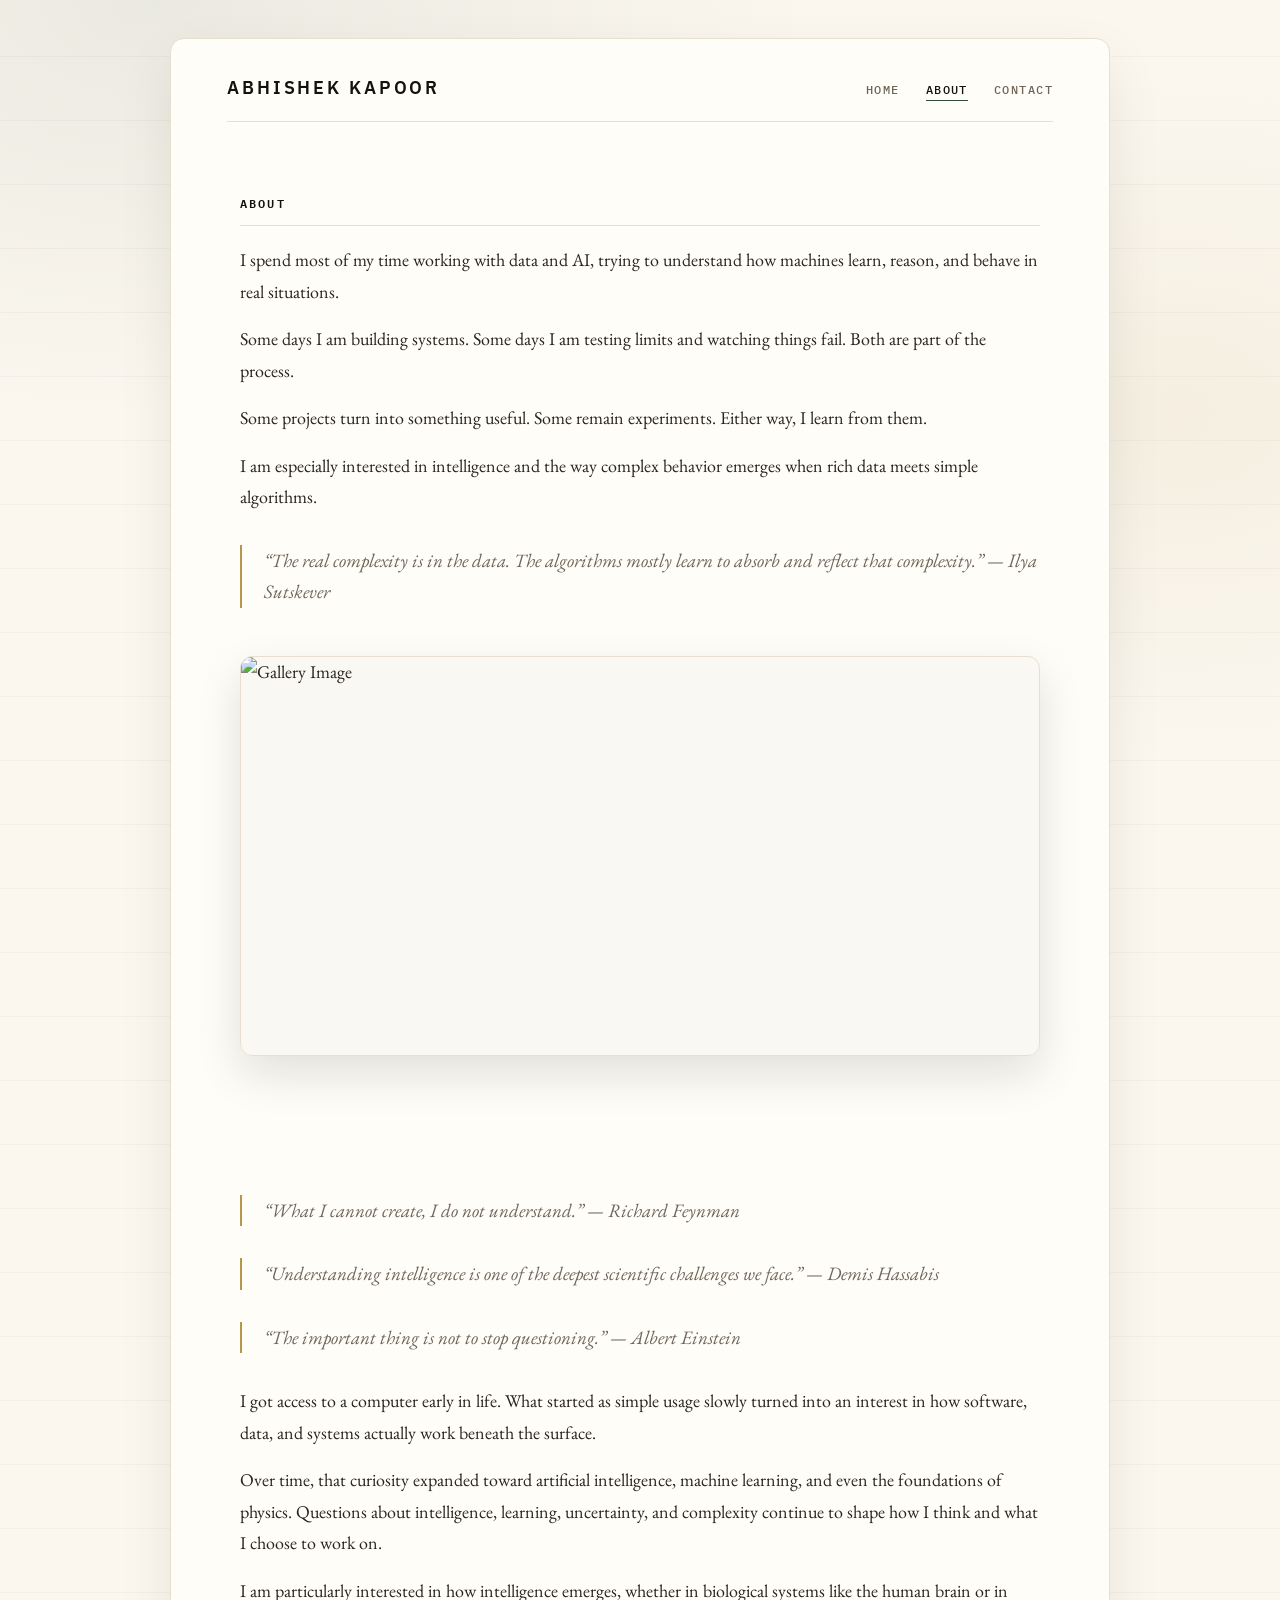
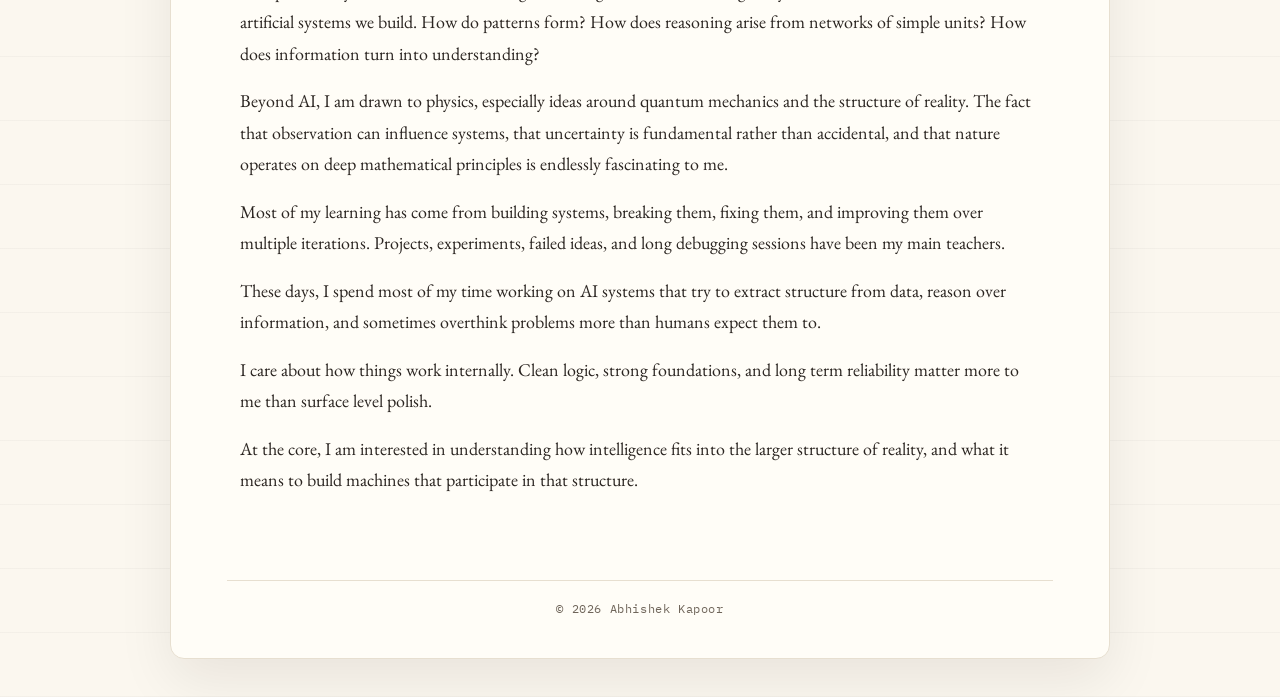
==== about.html @ 3d3bc2e7 "updated readme" ====
<!DOCTYPE html>
<html lang="en">

<head>
    <meta charset="UTF-8">
    <title>About — Abhishek Kapoor</title>
    <meta name="viewport" content="width=device-width, initial-scale=1.0">

    <meta name="description" content="About Abhishek Kapoor. Data, AI, intelligence, and curiosity.">

    <link rel="preconnect" href="https://fonts.googleapis.com">
    <link rel="preconnect" href="https://fonts.gstatic.com" crossorigin>
    <link href="https://fonts.googleapis.com/css2?family=EB+Garamond:ital,wght@0,400;0,500;0,600;1,400;1,500;1,600&family=IBM+Plex+Sans:wght@400;500;600&family=IBM+Plex+Mono:wght@400;500;600&display=swap" rel="stylesheet">
    <link rel="stylesheet" href="style.css">
</head>

<body>

    <div class="wrapper">

        <!-- ================= NAVBAR ================= -->

        <header class="navbar">

            <div class="logo">Abhishek Kapoor</div>

            <nav>
                <a href="index.html">Home</a>
                <a href="about.html">About</a>
                <a href="contact.html">Contact</a>
            </nav>

        </header>

        <!-- ================= ABOUT SECTION ================= -->

        <section class="section">

            <h2>About</h2>

            <p>
                I spend most of my time working with data and AI, trying to understand how machines learn, reason, and
                behave
                in real situations.
            </p>

            <p>
                Some days I am building systems. Some days I am testing limits and watching things fail. Both are part
                of the
                process.
            </p>

            <p>
                Some projects turn into something useful. Some remain experiments. Either way, I learn from them.
            </p>

            <p>
                I am especially interested in intelligence and the way complex behavior emerges when rich data meets
                simple
                algorithms.
            </p>

            <blockquote>
                “The real complexity is in the data. The algorithms mostly learn to absorb and reflect that complexity.”
                — Ilya Sutskever
            </blockquote>

            <div class="image-rotation-wrapper">
                <img src="images/hero1.jpg" class="rot-img active" alt="Gallery Image">

                <img src="images/hero3.jpg" class="rot-img" alt="Gallery Image">

                <img src="images/photo1.png" class="rot-img" alt="Gallery Image">
                <img src="images/photo22.png" class="rot-img" alt="Gallery Image">
                <img src="images/photo3.png" class="rot-img" alt="Gallery Image">
                <img src="images/photo4.png" class="rot-img" alt="Gallery Image">

            </div>

            <br> <br>

            <blockquote>
                “What I cannot create, I do not understand.” — Richard Feynman
            </blockquote>

            <blockquote>
                “Understanding intelligence is one of the deepest scientific challenges we face.” — Demis Hassabis
            </blockquote>

            <blockquote>
                “The important thing is not to stop questioning.” — Albert Einstein
            </blockquote>

            <p>
                I got access to a computer early in life. What started as simple usage slowly turned into an
                interest in how software, data, and systems actually work beneath the surface.
            </p>

            <p>
                Over time, that curiosity expanded toward artificial intelligence, machine learning, and even the
                foundations of
                physics. Questions about intelligence, learning, uncertainty, and complexity continue to shape how I
                think and
                what I choose to work on.
            </p>

            <p>
                I am particularly interested in how intelligence emerges, whether in biological systems like the human
                brain or
                in artificial systems we build. How do patterns form? How does reasoning arise from networks of simple
                units?
                How does information turn into understanding?
            </p>

            <p>
                Beyond AI, I am drawn to physics, especially ideas around quantum mechanics and the structure of
                reality. The
                fact that observation can influence systems, that uncertainty is fundamental rather than accidental, and
                that
                nature operates on deep mathematical principles is endlessly fascinating to me.
            </p>

            <p>
                Most of my learning has come from building systems, breaking them, fixing them, and improving them over
                multiple
                iterations. Projects, experiments, failed ideas, and long debugging sessions have been my main teachers.
            </p>

            <p>
                These days, I spend most of my time working on AI systems that try to extract structure from data,
                reason over
                information, and sometimes overthink problems more than humans expect them to.
            </p>

            <p>
                I care about how things work internally. Clean logic, strong foundations, and long term reliability
                matter more
                to me than surface level polish.
            </p>

            <p>
                At the core, I am interested in understanding how intelligence fits into the larger structure of
                reality, and
                what it means to build machines that participate in that structure.
            </p>

        </section>

        <!-- ================= FOOTER ================= -->

        <footer>
            © 2026 Abhishek Kapoor
        </footer>

    </div>

    <script src="script.js"></script>

</body>

</html>
---- style.css ----
/* ================= Global Variables & Reset ================= */
* {
  box-sizing: border-box;
  margin: 0;
  padding: 0;
}

::selection {
  background: rgba(176, 138, 58, 0.22);
  color: var(--ink);
}

:root {
  /* Minimalist / nerdy / old-school "paper + ink" theme */
  --paper: #fbf7ef;
  --paper-2: #f4eee2;
  --surface: #fffdf7;
  --ink: #14110f;
  --ink-2: #2a2420;
  --muted: #6f655a;
  --muted-2: #8f8477;
  --hairline: #e7dfd0;
  --hairline-2: #d9cfbe;

  --accent: #0f2e20;      /* bottle green */
  --accent-2: #6b1b1b;    /* oxblood (sparingly) */
  --gold: #b08a3a;        /* antique gold */

  --shadow: 0 22px 55px rgba(20, 17, 15, 0.08);
  --radius: 14px;

  --font-body: 'EB Garamond', Georgia, serif;
  --font-ui: 'IBM Plex Sans', -apple-system, BlinkMacSystemFont, "Segoe UI", Roboto, Helvetica, Arial, sans-serif;
  --font-mono: 'IBM Plex Mono', SFMono-Regular, ui-monospace, Menlo, Monaco, Consolas, "Liberation Mono", monospace;

  --content-max: 940px;
}

body {
  font-family: var(--font-body);
  background-color: var(--paper);
  /* Paper-like depth: a whisper of ledger lines + two gentle spotlights */
  background-image:
    radial-gradient(1200px 760px at 12% 0%, rgba(15, 46, 32, 0.07), transparent 55%),
    radial-gradient(900px 660px at 92% 18%, rgba(176, 138, 58, 0.08), transparent 52%),
    repeating-linear-gradient(
      0deg,
      rgba(20, 17, 15, 0.03) 0px,
      rgba(20, 17, 15, 0.03) 1px,
      transparent 1px,
      transparent 64px
    );
  color: var(--ink-2);
  line-height: 1.65;
  font-size: 18px;
  padding: clamp(16px, 3.2vw, 38px) clamp(12px, 3.2vw, 34px);
  min-height: 100vh;
  -webkit-font-smoothing: antialiased;
  -moz-osx-font-smoothing: grayscale;
  text-rendering: optimizeLegibility;
}

code {
  font-family: var(--font-mono);
  font-size: 0.92em;
  background: rgba(20, 17, 15, 0.035);
  border: 1px solid var(--hairline);
  padding: 0.05em 0.35em;
  border-radius: 7px;
}

h1,
h2,
h3,
h4 {
  color: var(--ink);
  font-family: var(--font-body);
  font-weight: 500;
}

/* ================= Layout ================= */
.wrapper {
  max-width: var(--content-max);
  margin: 0 auto;
  padding: 0 clamp(18px, 4.5vw, 56px);
  background: var(--surface);
  box-shadow: var(--shadow);
  border: 1px solid var(--hairline);
  border-radius: var(--radius);
}

/* ================= Navbar ================= */
.navbar {
  margin: 0 0 72px;
  padding: 34px 0 18px;
  display: flex;
  justify-content: space-between;
  align-items: baseline;
  gap: 16px;
  border-bottom: 1px solid var(--hairline);
}

.logo {
  font-family: var(--font-ui);
  font-size: 18px;
  font-weight: 600;
  color: var(--ink);
  letter-spacing: 0.16em;
  text-transform: uppercase;
}

nav a {
  margin-left: 22px;
  text-decoration: none;
  color: var(--muted);
  font-family: var(--font-mono);
  font-size: 12px;
  font-weight: 500;
  letter-spacing: 0.12em;
  text-transform: uppercase;
  transition: color 0.2s ease;
  position: relative;
}

nav a:hover {
  color: var(--ink);
}

nav a::after {
  content: '';
  position: absolute;
  width: 0;
  height: 1px;
  bottom: -4px;
  left: 0;
  background-color: rgba(176, 138, 58, 0.9);
  transition: width 0.22s ease;
}

nav a:hover::after {
  width: 100%;
}

nav a.is-active {
  color: var(--ink);
}

nav a.is-active::after {
  width: 100%;
  background-color: rgba(15, 46, 32, 0.85);
}

/* ================= Intro Section ================= */
.intro {
  display: grid;
  grid-template-columns: 1fr auto;
  align-items: center;
  gap: 56px;
  margin-bottom: 24px;
}

.intro + .section {
  margin-top: 32px;
}

.intro-left {
  max-width: 580px;
}

.identity {
  font-family: var(--font-mono);
  font-size: 12px;
  font-weight: 500;
  letter-spacing: 0.22em;
  text-transform: uppercase;
  color: var(--muted);
  margin-bottom: 24px;
}

.identity::before {
  content: "// ";
  color: var(--muted-2);
}

.intro h1 {
  font-size: clamp(20px, 2.5vw, 32px);
  font-weight: 500;
  color: var(--ink);
  line-height: 1.18;
  letter-spacing: -0.02em;
  margin-bottom: 10px;
}

.intro-left p {
  font-size: 18px;
  color: var(--muted);
  line-height: 1.7;
}

/* Profile Image */
.intro-right img {
  width: 220px;
  aspect-ratio: 4 / 5;
  height: auto;
  object-fit: cover;
  border-radius: 12px;
  box-shadow: 0 18px 46px rgba(20, 17, 15, 0.14);
  border: 1px solid var(--hairline);
  filter: saturate(0.92) contrast(1.04);
  transition: transform 0.25s ease, filter 0.25s ease;
}

.intro-right img:hover {
  transform: translateY(-3px);
  filter: saturate(1) contrast(1.06);
}


/* ================= Generic Sections ================= */
.section {
  max-width: 800px;
  margin: 68px auto;
}

.section h2 {
  font-family: var(--font-mono);
  font-size: 12px;
  font-weight: 600;
  color: var(--ink);
  margin-bottom: 18px;
  padding-bottom: 12px;
  border-bottom: 1px solid var(--hairline);
  letter-spacing: 0.18em;
  text-transform: uppercase;
}

.section h3 {
  font-size: 20px;
  font-weight: 500;
  color: var(--ink);
  margin: 30px 0 12px;
  letter-spacing: -0.01em;
}

.section p {
  font-size: 18px;
  color: var(--ink-2);
  margin-bottom: 16px;
  line-height: 1.75;
}

/* Quotes */
blockquote {
  border-left: 2px solid rgba(176, 138, 58, 0.9);
  padding-left: 22px;
  margin: 32px 0;
  color: var(--muted);
  font-style: italic;
  font-size: 19px;
}

/* Lists */
.section ul {
  list-style: none;
  margin: 16px 0 32px;
  padding-left: 0;
}

.section ul li {
  font-size: 18px;
  color: var(--ink-2);
  margin-bottom: 12px;
  position: relative;
  padding-left: 20px;
  line-height: 1.6;
}

.section ul li::before {
  content: "—";
  position: absolute;
  left: 0;
  color: var(--muted-2);
  font-weight: 300;
}

/* Links */
a {
  color: var(--accent);
  text-decoration: underline;
  text-decoration-thickness: 1px;
  text-underline-offset: 3px;
  text-decoration-color: rgba(15, 46, 32, 0.25);
  transition: color 0.2s ease;
}

a:hover {
  color: var(--accent-2);
  text-decoration-color: rgba(107, 27, 27, 0.35);
}

/* ================= Projects (Releases) ================= */
.project-block {
  padding: 26px 0;
  border-bottom: 1px solid var(--hairline);
  transition: background 0.2s ease, border-color 0.2s ease;
}

.project-block:last-child {
  border-bottom: none;
}

.project-block:hover {
  border-color: var(--hairline-2);
}

.project-block > *:last-child {
  margin-bottom: 0;
}

.project-block h4 {
  font-size: 18px;
  font-weight: 600;
  margin-bottom: 12px;
  display: flex;
  align-items: center;
  flex-wrap: wrap;
  gap: 12px;
}

.project-block h4 a {
  color: var(--ink);
  text-decoration: none;
  transition: color 0.2s;
}

.project-block h4 a:hover {
  color: var(--accent);
}

.project-date {
  font-family: var(--font-mono);
  font-size: 11px;
  font-weight: 500;
  color: var(--gold);
  background: rgba(176, 138, 58, 0.08);
  border: 1px solid rgba(176, 138, 58, 0.22);
  padding: 4px 10px;
  border-radius: 4px;
  text-transform: uppercase;
  letter-spacing: 0.05em;
  white-space: nowrap;
}

.project-desc {
  font-size: 18px;
  color: var(--muted);
  margin-bottom: 12px;
  line-height: 1.6;
}

.project-tech {
  display: flex;
  flex-wrap: wrap;
  gap: 8px;
}

.project-tech span, .project-tech:not(div) {
  /* Fallback if .project-tech is still a 'p' on other pages */
  font-family: var(--font-mono);
  font-size: 11px;
  color: var(--muted);
  background-color: rgba(20, 17, 15, 0.035);
  padding: 4px 10px;
  border-radius: 4px;
  border: 1px solid var(--hairline);
  transition: border-color 0.2s ease, background 0.2s ease, color 0.2s ease;
}

.project-tech span:hover {
  background-color: rgba(15, 46, 32, 0.06);
  border-color: rgba(15, 46, 32, 0.2);
  color: var(--ink);
}

/* For pages where project-tech is just text in a p tag */
p.project-tech {
  font-family: var(--font-mono);
  font-size: 12px;
  color: var(--muted);
  background: none;
  border: none;
  padding: 0;
}

/* ================= Specific Pages & Components ================= */

/* Image Rotation Gallery */
.image-rotation-wrapper {
  position: relative;
  width: 100%;
  height: 400px;
  margin: 48px auto;
  border-radius: 12px;
  overflow: hidden;
  box-shadow: 0 18px 46px rgba(20, 17, 15, 0.12);
  background: rgba(20, 17, 15, 0.02);
  border: 1px solid var(--hairline);
}

.rot-img {
  position: absolute;
  top: 0;
  left: 0;
  width: 100%;
  height: 100%;
  object-fit: contain;
  opacity: 0;
  transition: opacity 1.2s ease-in-out;
}

.rot-img.active {
  opacity: 1;
}

/* Center Image in Projects */
.project-image-center {
  display: flex;
  justify-content: center;
  margin: 32px 0;
}

.project-image-center img {
  width: 100%;
  max-width: 760px;
  height: auto;
  border-radius: 8px;
  background: var(--surface);
  padding: 8px;
  border: 1px solid var(--hairline);
  box-shadow: 0 10px 26px rgba(20, 17, 15, 0.08);
}

/* Project Title Bar & GitHub Button */
.project-title-bar {
  display: flex;
  align-items: center;
  justify-content: space-between;
  gap: 20px;
  margin-bottom: 32px;
  padding-bottom: 24px;
  border-bottom: 1px solid var(--hairline);
}

.project-title-bar h2 {
  margin-bottom: 0;
  border-bottom: none;
  padding-bottom: 0;
}

.github-btn {
  font-family: var(--font-mono);
  padding: 8px 16px;
  font-size: 13px;
  font-weight: 500;
  color: var(--ink);
  background: rgba(15, 46, 32, 0.04);
  border: 1px solid rgba(15, 46, 32, 0.22);
  border-radius: 6px;
  text-decoration: none;
  transition: all 0.2s ease;
  display: inline-flex;
  align-items: center;
}

.github-btn:hover {
  background: rgba(15, 46, 32, 0.07);
  border-color: rgba(15, 46, 32, 0.32);
  transform: translateY(-1px);
  color: var(--ink); /* Keep it from turning accent-2 from global a:hover */
}

/* Contact Page */
.contact-section {
  margin-top: 64px;
  margin-bottom: 80px;
}

.contact-section h3 {
  margin-top: 16px;
  margin-bottom: 8px;
}

.contact-section a {
  word-break: break-word;
  overflow-wrap: anywhere;
}

.contact-section p strong {
  display: inline-block;
  min-width: 80px;
  font-family: var(--font-mono);
  font-size: 13px;
  color: var(--ink);
}

/* ================= Footer ================= */
footer {
  margin: 84px 0 40px;
  padding-top: 18px;
  border-top: 1px solid var(--hairline);
  text-align: center;
  color: var(--muted);
  font-family: var(--font-mono);
  font-size: 12px;
  letter-spacing: 0.05em;
}

/* ================= Mobile Responsive ================= */
@media (max-width: 900px) {
  .intro {
    grid-template-columns: 1fr;
    gap: 40px;
  }
  
  .intro-left {
    margin: 0 auto;
  }

  .navbar {
    flex-direction: column;
    align-items: flex-start;
    gap: 10px;
  }

  nav {
    display: flex;
    flex-wrap: wrap;
    gap: 10px;
  }

  nav a {
    margin-left: 0;
  }

  .intro-right img {
    width: 200px;
  }

  .intro-right {
    display: flex;
    justify-content: center;
  }

  .section {
    margin: 64px auto;
  }

  .image-rotation-wrapper {
    height: 280px;
  }

  footer {
    margin: 72px 0 34px;
  }
  
  .project-title-bar {
    flex-direction: column;
    align-items: flex-start;
  }
}

@media (prefers-reduced-motion: reduce) {
  * {
    scroll-behavior: auto !important;
  }

  .intro-right img,
  nav a::after,
  .rot-img,
  .github-btn {
    transition: none !important;
  }
}
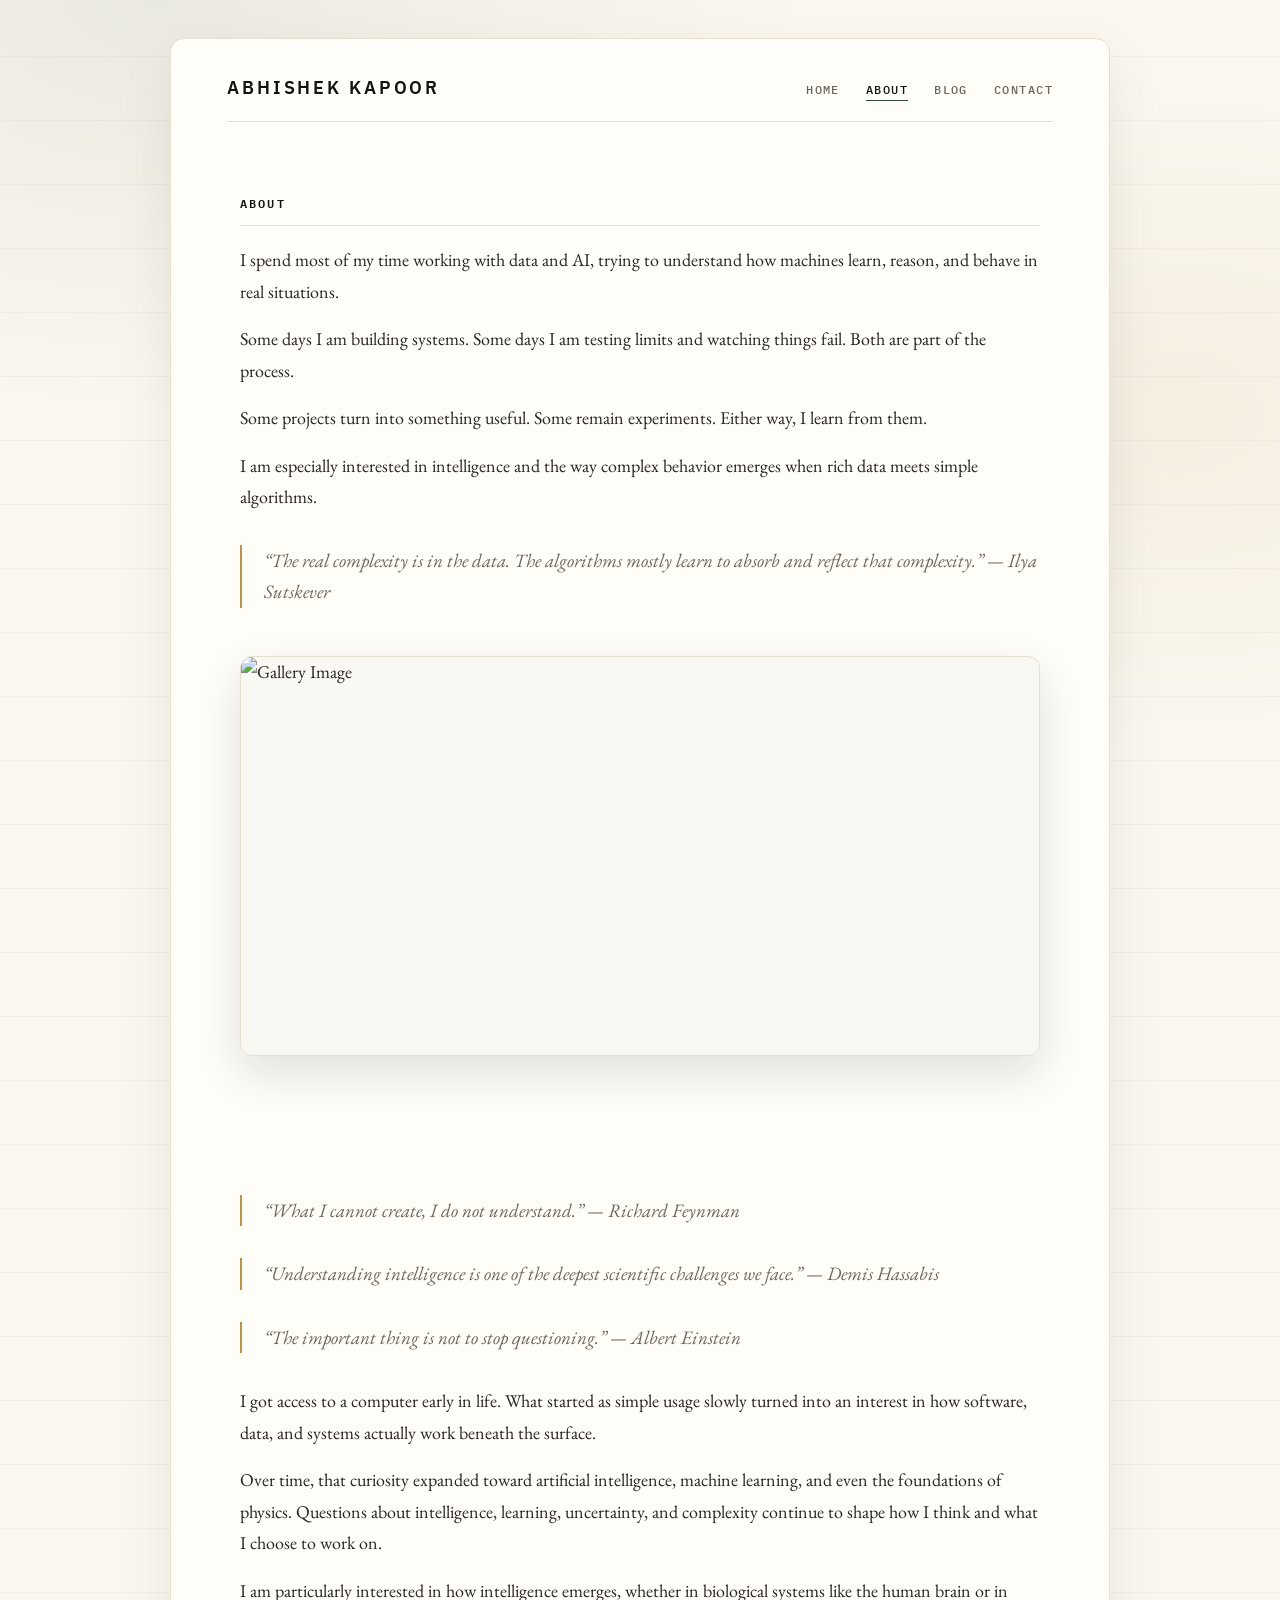
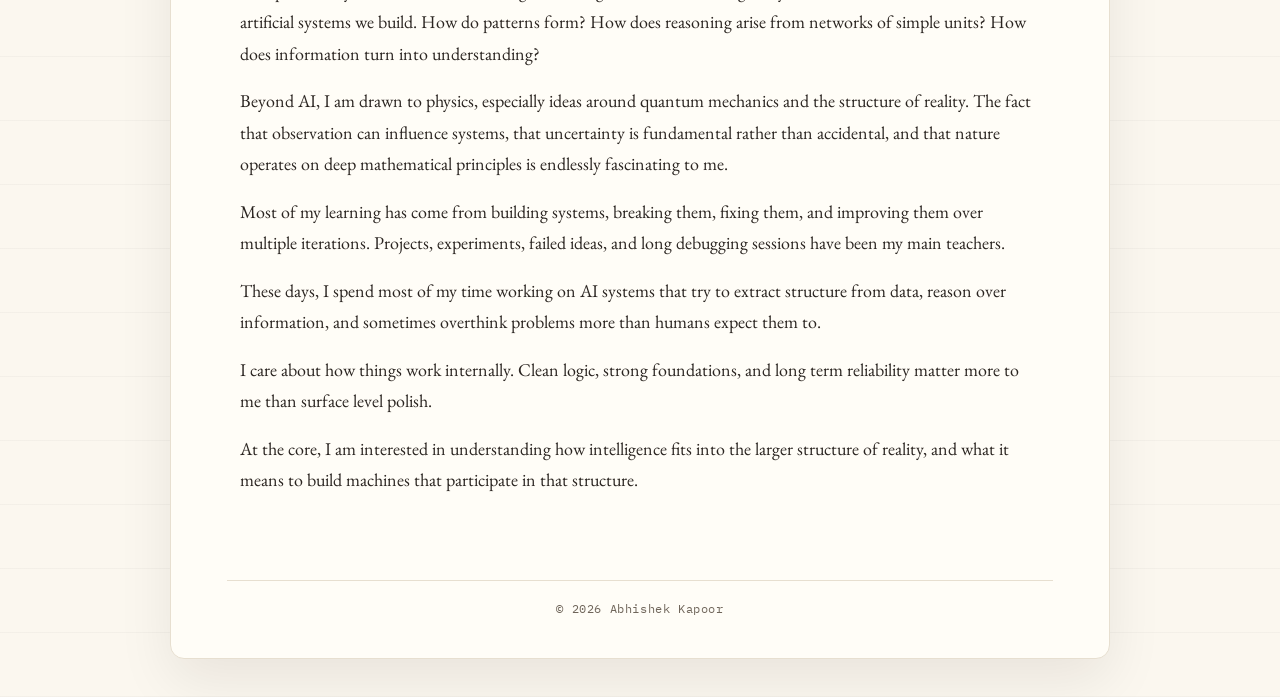
==== commit 829275eb: "Update title to Machine Learning Engineer and add Blog section (Coming soon)" ====
--- a/about.html
+++ b/about.html
@@ -27,6 +27,7 @@
             <nav>
                 <a href="index.html">Home</a>
                 <a href="about.html">About</a>
+                <a href="index.html#blog">Blog</a>
                 <a href="contact.html">Contact</a>
             </nav>
 
--- a/style.css
+++ b/style.css
@@ -3,6 +3,10 @@
   box-sizing: border-box;
   margin: 0;
   padding: 0;
+}
+
+html {
+  scroll-behavior: smooth;
 }
 
 ::selection {
